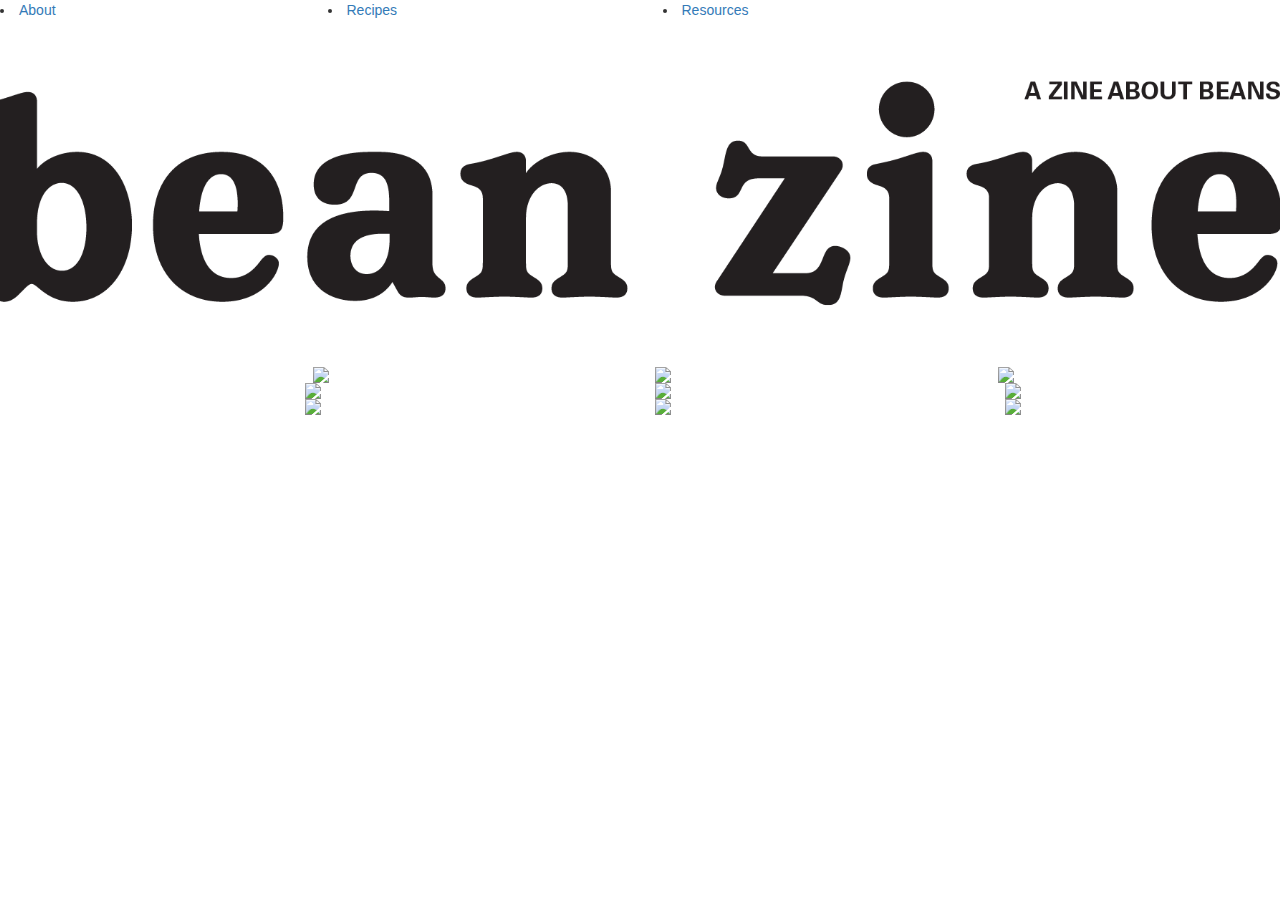
==== index.html @ 44cc868e "eat more vegetables" ====
<html>
<head>
  <link href="bootstrap/css/bootstrap.css" rel="stylesheet">
  <script src="bootstrap/js/bootstrap.js"></script>
  <style>
    .masthead img {
      margin: 60px auto;
      width: 98%;
    }
  </style>
</head>
<body>

<div class="row">
<div class="bean col-md-3">
<li><a href="About/index.html">About</a></li>
</div>

<div class="row">
<div class="bean col-md-3">
<li><a href="Recipes/index.html">Recipes</a></li>
</div>

<div class="row">
<div class="bean col-md-3">
<li><a href="Reources/index.html">Resources</a></li>
</div>

  <div class="container-fluid">
    <div class="row">
      <div class="masthead col-md-12">
        <img class="masthead" src="Images/Bean_Zine_Mast.png">
      </div>
    </div>

    <div class="row">
      <div class="bean col-md-3">
        <img src="Images/Bean_Zine_Beans-03.png">
      </div>
      <div class="bean col-md-3">
        <img src="Images/Bean_Zine_Beans-04.png">
      </div>
      <div class="bean col-md-3">
        <img src="Images/Bean_Zine_Beans-05.png">
      </div>
      <div class="bean col-md-3">
        <img src="Images/Bean_Zine_Beans-06.png">
    </div>

    <div class="row">
      <div class="bean col-md-3">
        <img src="Images/Bean_Zine_Beans-07.png">
      </div>
      <div class="bean col-md-3">
        <img src="Images/Bean_Zine_Beans-08.png">
      </div>
      <div class="bean col-md-3">
        <img src="Images/Bean_Zine_Beans-09.png">
      </div>
      <div class="bean col-md-3">
        <img src="Images/Bean_Zine_Beans-10.png">
      </div>
      </div>

      <div class="row">
        <div class="bean col-md-3">
          <img src="Images/Bean_Zine_Beans-11.png">
        </div>
        <div class="bean col-md-3">
          <img src="Images/Bean_Zine_Beans-12.png">
        </div>
        <div class="bean col-md-3">
          <img src="Images/Bean_Zine_Beans-13.png">
        </div>
        <div class="bean col-md-3">
          <img src="Images/Bean_Zine_Beans-14.png">
        </div>

    </div>
  </div>
</body>
</html>
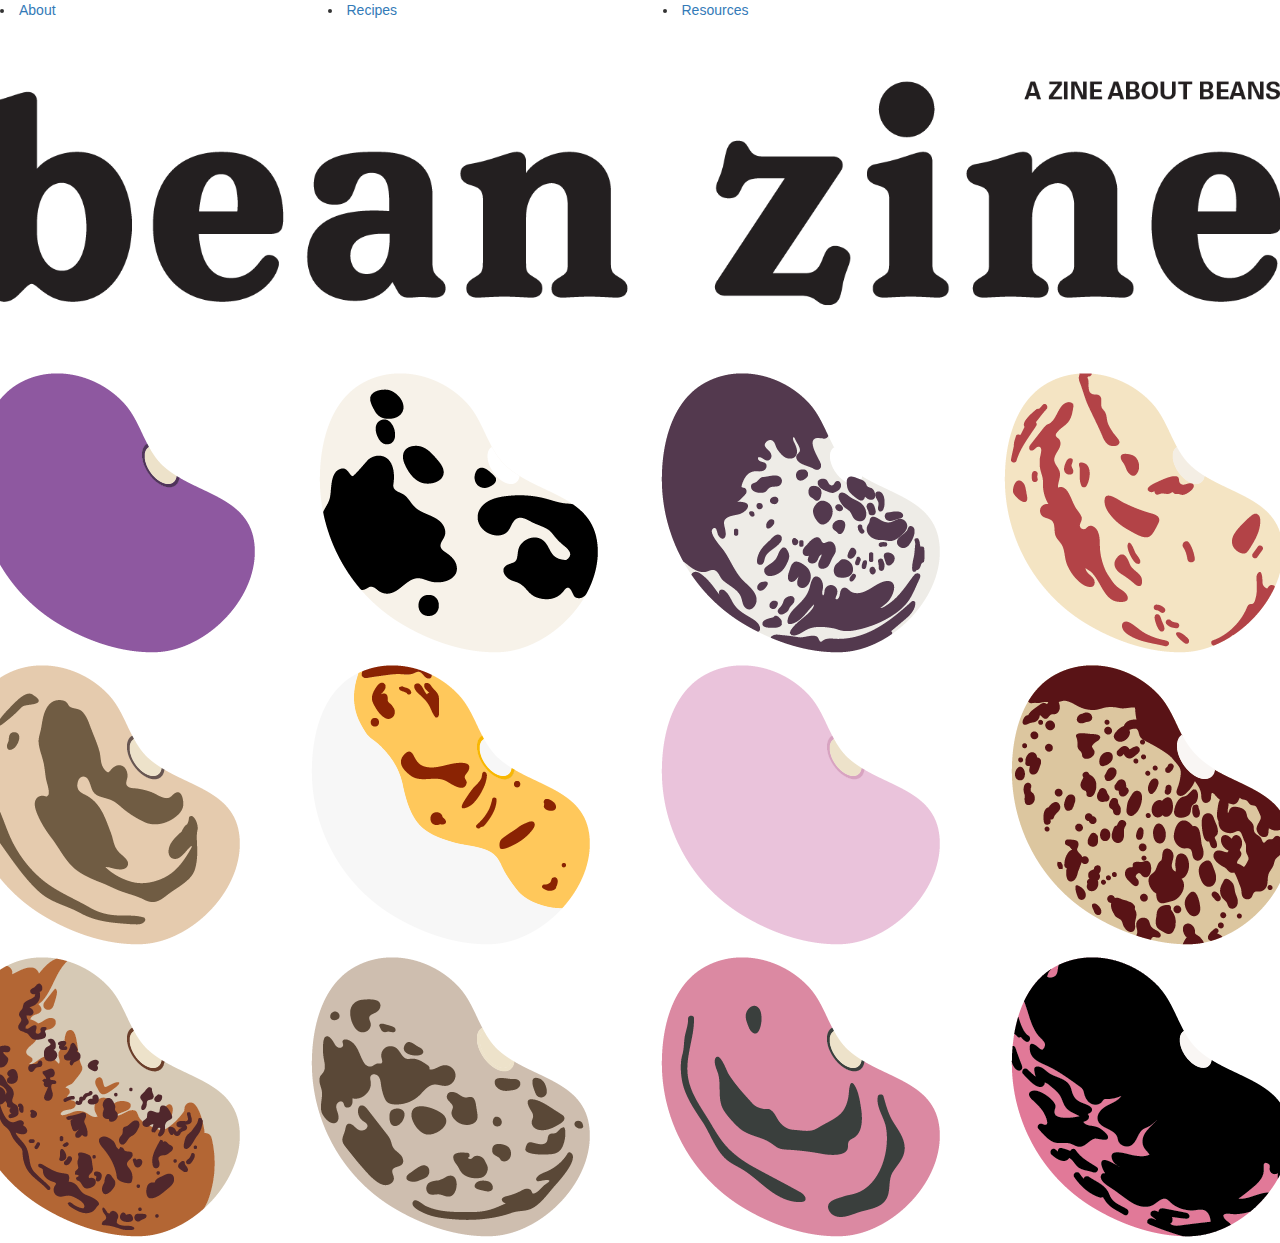
==== commit 8016e4fe: "fix image names" ====
--- a/index.html
+++ b/index.html
@@ -35,45 +35,45 @@
 
     <div class="row">
       <div class="bean col-md-3">
-        <img src="Images/Bean_Zine_Beans-03.png">
+        <img src="Images/AyocoteMorado.png">
       </div>
       <div class="bean col-md-3">
-        <img src="Images/Bean_Zine_Beans-04.png">
+        <img src="Images/Calypso.png">
       </div>
       <div class="bean col-md-3">
-        <img src="Images/Bean_Zine_Beans-05.png">
+        <img src="Images/ChristmasLima.png">
       </div>
       <div class="bean col-md-3">
-        <img src="Images/Bean_Zine_Beans-06.png">
+        <img src="Images/CranberryBean.png">
     </div>
 
     <div class="row">
       <div class="bean col-md-3">
-        <img src="Images/Bean_Zine_Beans-07.png">
+        <img src="Images/EyeoftheGoat.png">
       </div>
       <div class="bean col-md-3">
-        <img src="Images/Bean_Zine_Beans-08.png">
+        <img src="Images/HidatsaShield.png">
       </div>
       <div class="bean col-md-3">
-        <img src="Images/Bean_Zine_Beans-09.png">
+        <img src="Images/Lila.png">
       </div>
       <div class="bean col-md-3">
-        <img src="Images/Bean_Zine_Beans-10.png">
+        <img src="Images/Madagascar.png">
       </div>
       </div>
 
       <div class="row">
         <div class="bean col-md-3">
-          <img src="Images/Bean_Zine_Beans-11.png">
+          <img src="Images/Neptune.png">
         </div>
         <div class="bean col-md-3">
-          <img src="Images/Bean_Zine_Beans-12.png">
+          <img src="Images/Pinto.png">
         </div>
         <div class="bean col-md-3">
-          <img src="Images/Bean_Zine_Beans-13.png">
+          <img src="Images/SanFranciscano.png">
         </div>
         <div class="bean col-md-3">
-          <img src="Images/Bean_Zine_Beans-14.png">
+          <img src="Images/ScarletRunner.png">
         </div>
 
     </div>
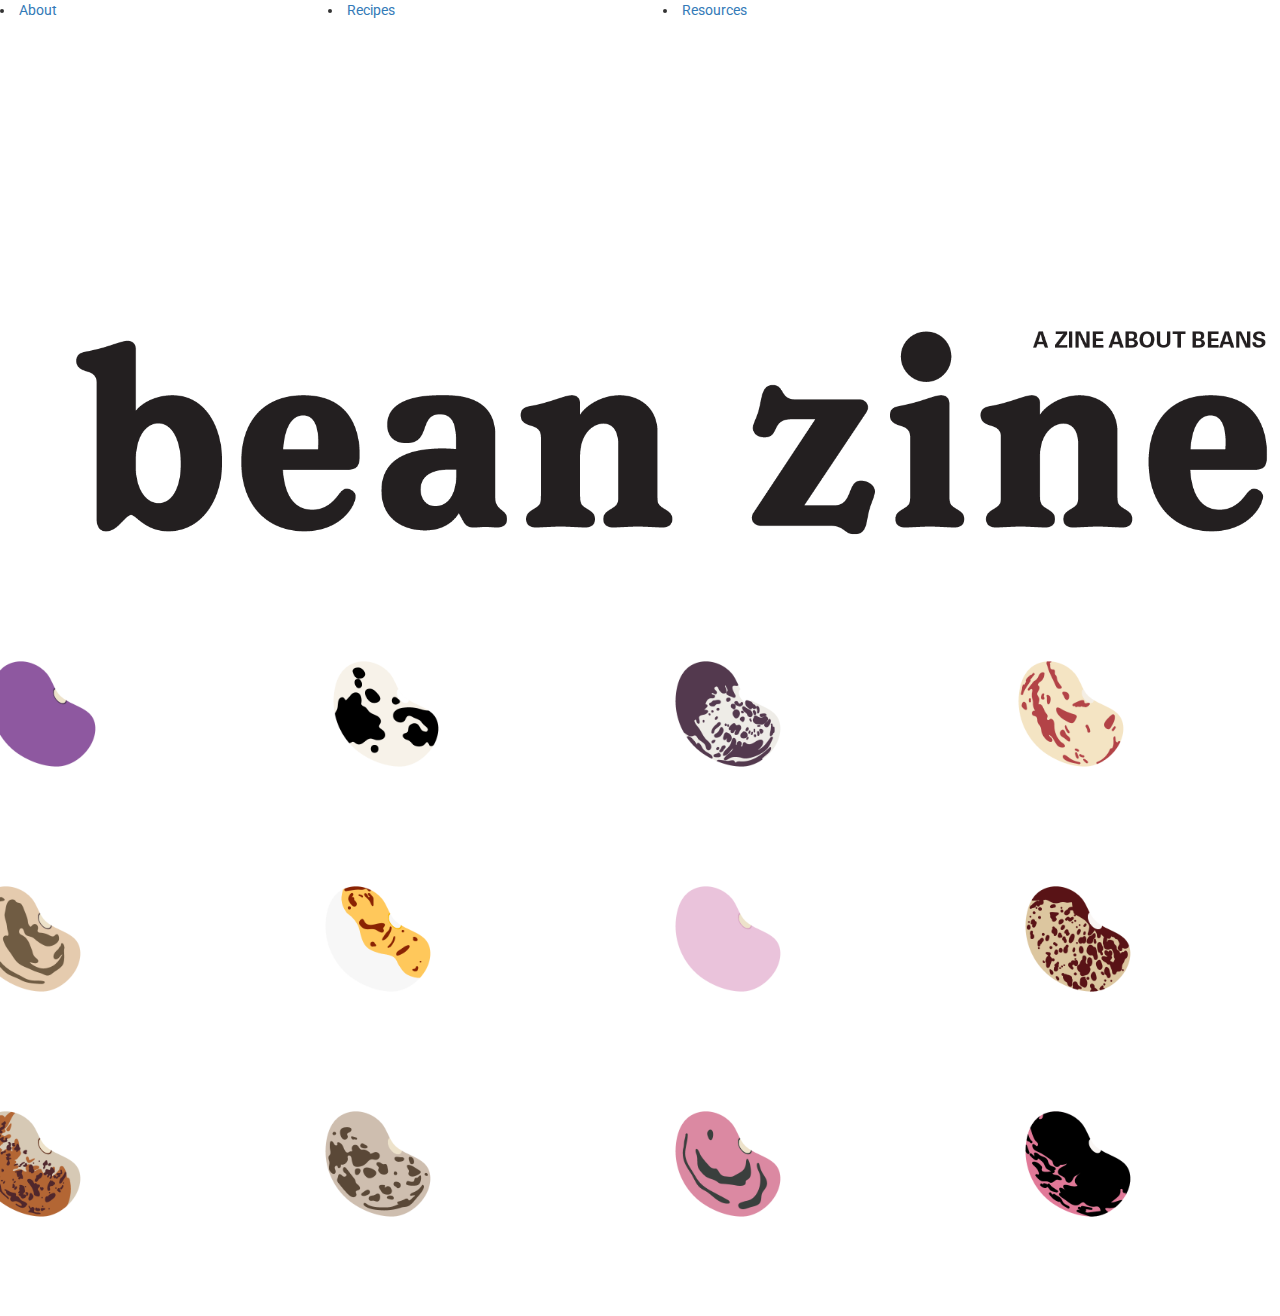
==== commit 3fb913dd: "eat more fruit" ====
--- a/index.html
+++ b/index.html
@@ -1,13 +1,18 @@
 <html>
 <head>
+
+  <title>Frijoles a la Flinterflet</title>
   <link href="bootstrap/css/bootstrap.css" rel="stylesheet">
+  <link href="https://fonts.googleapis.com/css?family=Oswald|Roboto:500" rel="stylesheet">
+  <link href="main.css" type="text/css" rel="stylesheet" />
   <script src="bootstrap/js/bootstrap.js"></script>
+
   <style>
     .masthead img {
-      margin: 60px auto;
-      width: 98%;
-    }
+      margin: 45px;
+      width: 98%;}
   </style>
+
 </head>
 <body>
 
--- a/main.css
+++ b/main.css
@@ -0,0 +1,19 @@
+body {
+    font-family: 'Roboto', serif;
+}
+
+.bean {
+  height: 25%;
+   width: 25%;
+ }
+.bean > img
+{height: 146px;
+ width: 146px%;
+padding: 18px;
+}
+
+.masthead img {
+  margin: 10px auto;
+  width: 98%;
+  padding: 60px;
+}
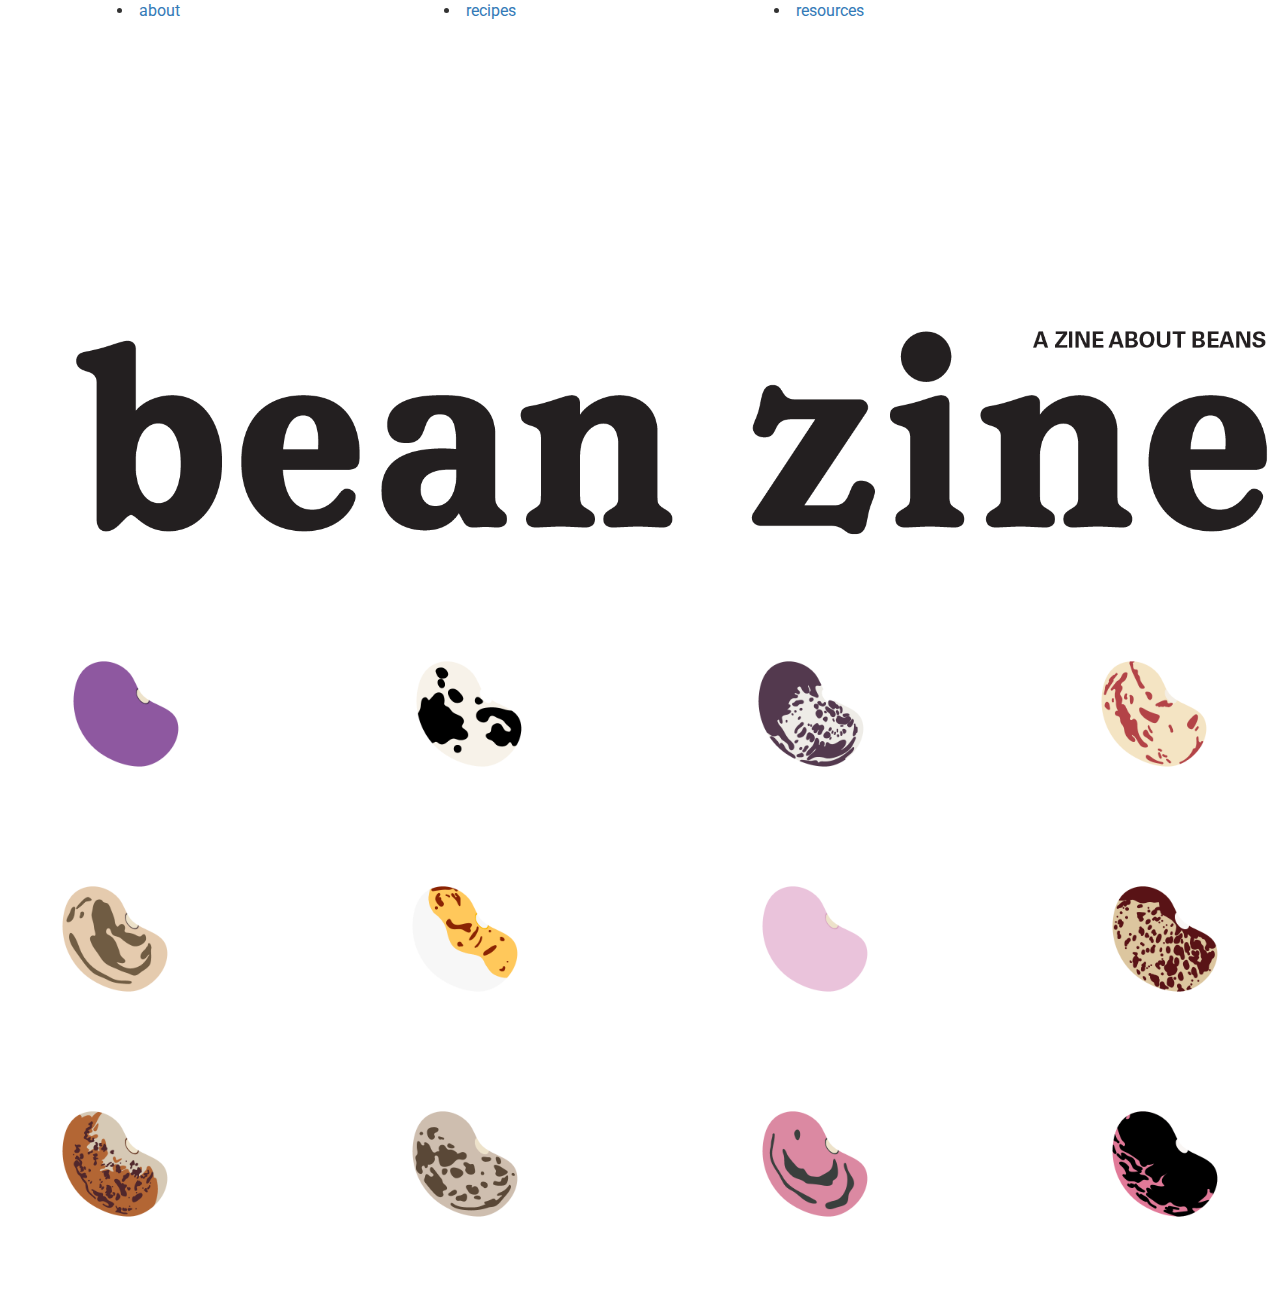
==== commit 0dacd1f1: "hi" ====
--- a/index.html
+++ b/index.html
@@ -4,7 +4,7 @@
   <title>Frijoles a la Flinterflet</title>
   <link href="bootstrap/css/bootstrap.css" rel="stylesheet">
   <link href="https://fonts.googleapis.com/css?family=Oswald|Roboto:500" rel="stylesheet">
-  <link href="main.css" type="text/css" rel="stylesheet" />
+  <link href="css/main.css" type="text/css" rel="stylesheet" />
   <script src="bootstrap/js/bootstrap.js"></script>
 
   <style>
@@ -18,17 +18,17 @@
 
 <div class="row">
 <div class="bean col-md-3">
-<li><a href="About/index.html">About</a></li>
+<li><a href="About.html">About</a></li>
 </div>
 
 <div class="row">
 <div class="bean col-md-3">
-<li><a href="Recipes/index.html">Recipes</a></li>
+<li><a href="Recipes.html">Recipes</a></li>
 </div>
 
 <div class="row">
 <div class="bean col-md-3">
-<li><a href="Reources/index.html">Resources</a></li>
+<li><a href="Resources.html">Resources</a></li>
 </div>
 
   <div class="container-fluid">
--- a/css/main.css
+++ b/css/main.css
@@ -0,0 +1,23 @@
+body {
+    font-family: 'Roboto', serif;
+    font-size: 12pt;
+    text-align: center;
+    text-transform: lowercase;
+}
+
+.bean {
+  height: 25%;
+   width: 25%;
+
+ }
+.bean > img
+{height: 146px;
+ width: 146px%;
+padding: 18px;
+}
+
+.masthead img {
+  margin: 10px auto;
+  width: 98%;
+  padding: 60px;
+}
